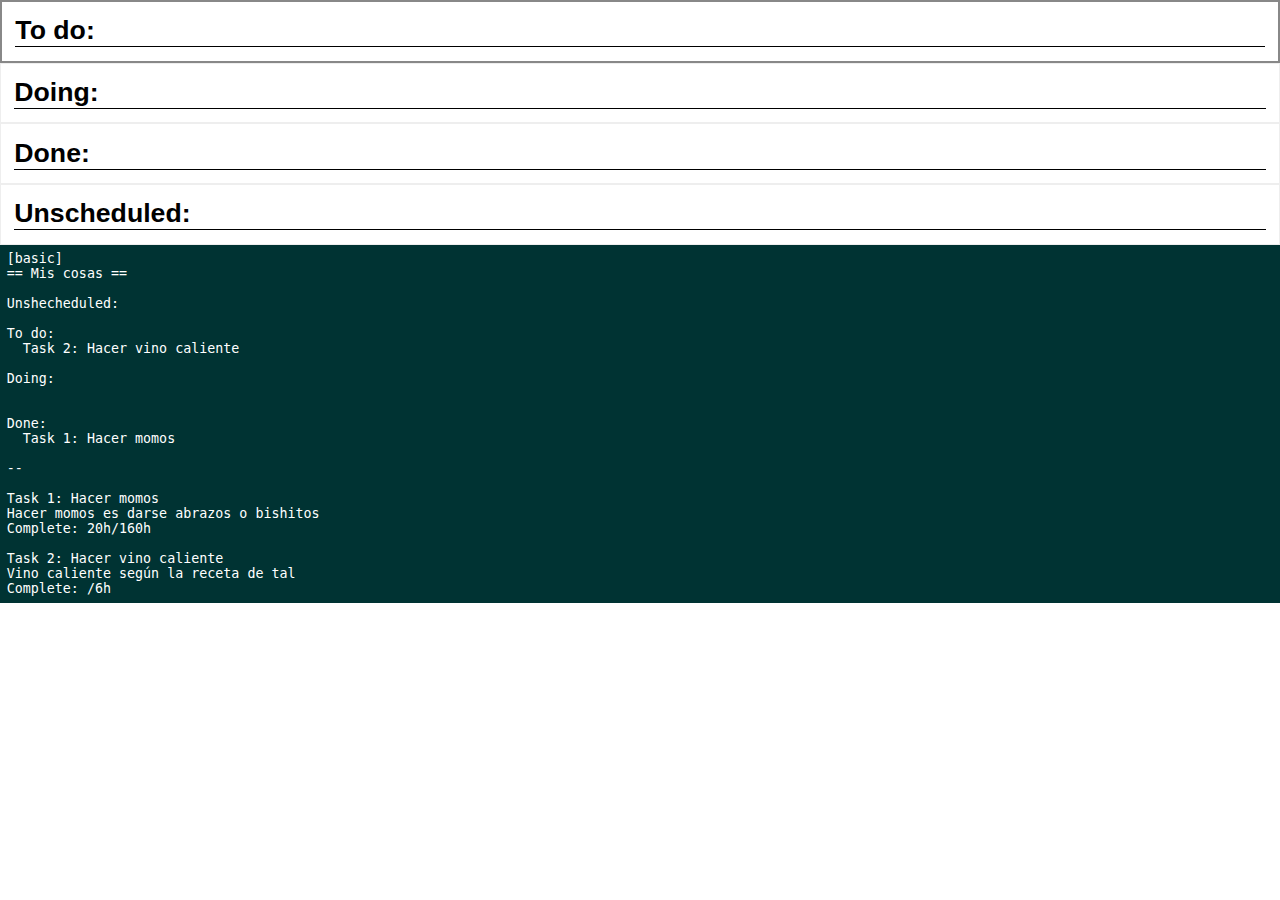
==== index.html @ 29435b4d "Extended sintaxis" ====
<!DOCTYPE html>
<html>
<head>
  <meta charset="utf-8">
  <title>μTask</title>
  <style>
    * { margin: 0; padding: 0; }

    html {
      font-family: Arial;
      font-size: 10pt;
      height: 100%;
    }

    body {
      display: -moz-box;
      -moz-box-align: stretch;
      width: 100%;
      height: 100%;
    }

    #editpad {
      -moz-box-flex: 1;
      background-color: #033;
      color: white;
      padding: .5em;
    }

    #board {
      display: -moz-box;
      -moz-box-flex: 4;
      resize: horizontal;
    }

    #board .group {
      display: -moz-box;
      -moz-box-pack: justify;
      -moz-box-align: stretch;
      -moz-box-flex: 1;
    }

    #board .group.vertical {
      -moz-box-orient: block-axis;
    }

    #board .group.horizontal {
      -moz-box-orient: inline-axis;
    }

    #board .group * {
      -moz-box-flex: 1;
    }

    #board section {
      border: 1px solid #EEE;
      padding: 1em;
    }

    #board section:hover {
      border: 2px solid #888;
    }

    #board section h1 {
      border-bottom: 1px solid black;
    }
  </style>
</head>
<body>
  <section id="board">
    <div class="group vertical">
      <div class="group horizontal">
        <section id="to_do">
          <header>
            <hgroup>
              <h1>To do:</h1>
            </hgroup>
          </header>
        </section>
        <section id="doing">
          <header>
            <hgroup>
              <h1>Doing:</h1>
            </hgroup>
          </header>
        </section>
        <section id="done">
          <header>
            <hgroup>
              <h1>Done:</h1>
            </hgroup>
          </header>
        </section>
      </div>
      <div class="group horizontal">
        <section id="unscheduled">
          <header>
            <hgroup>
              <h1>Unscheduled:</h1>
            </hgroup>
          </header>
        </section>
      </div>
    </div>
  </section>
  <pre id="editpad" contenteditable="true">[basic]
== Mis cosas ==

Unshecheduled:

To do:
  Task 2: Hacer vino caliente

Doing:


Done:
  Task 1: Hacer momos

--

Task 1: Hacer momos
Hacer momos es darse abrazos o bishitos
Complete: 20h/160h

Task 2: Hacer vino caliente
Vino caliente según la receta de tal
Complete: /6h</pre>

<script>
  'use strict';
  var editpad = document.getElementById('editpad');
  editpad.addEventListener('input', function() {

  });
</script>
</body>
</html>
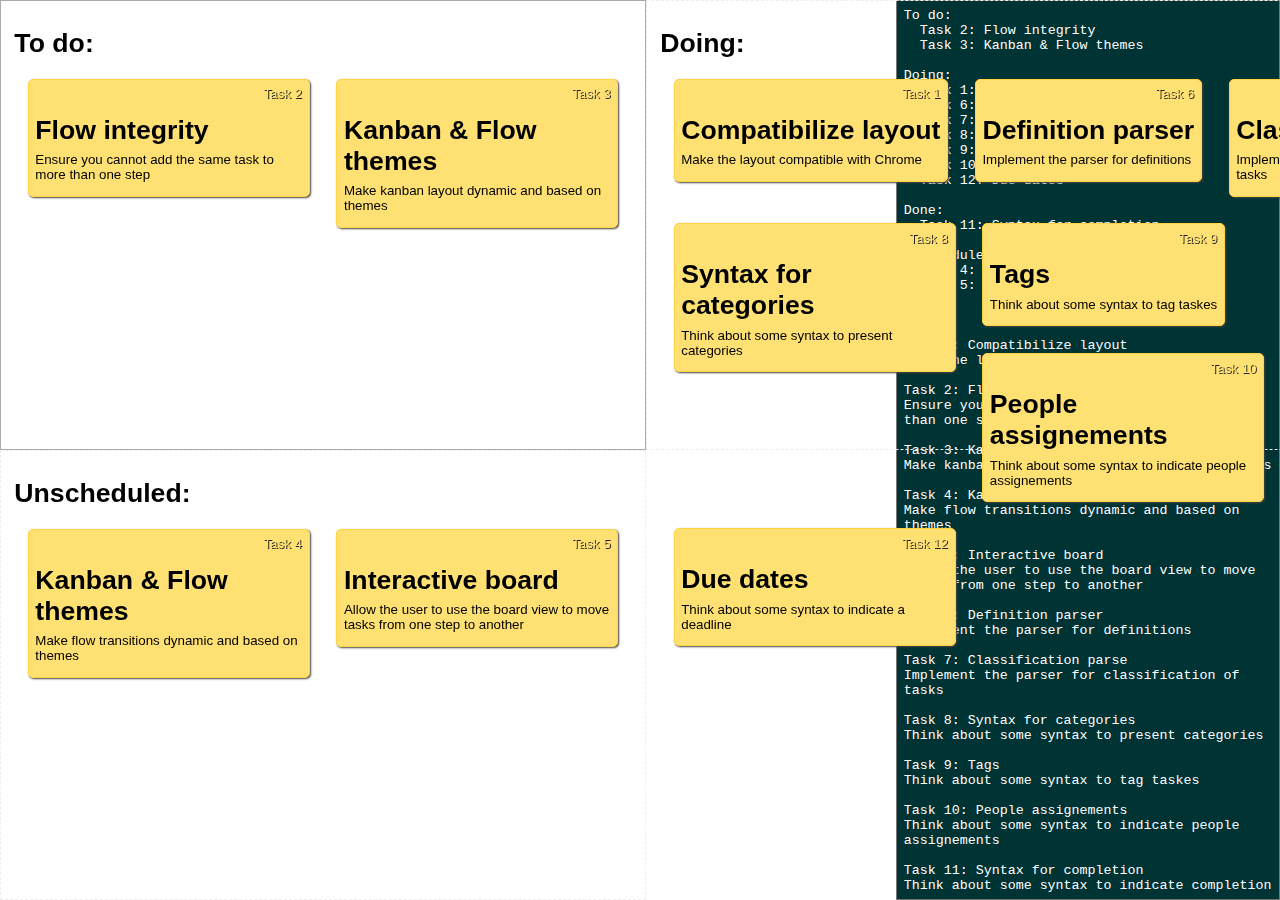
==== commit 7fe85c6c: "Several notes added" ====
--- a/index.html
+++ b/index.html
@@ -12,127 +12,360 @@
       height: 100%;
     }
 
-    body {
-      display: -moz-box;
-      -moz-box-align: stretch;
-      width: 100%;
-      height: 100%;
+    p {
+      margin-bottom: .5em;
     }
 
     #editpad {
-      -moz-box-flex: 1;
+      box-sizing: border-box;
+      -webkit-box-sizing: border-box;
+      -moz-box-sizing: border-box;
       background-color: #033;
       color: white;
+      width: 30%;
+      overflow: auto;
+      height: 100%;
+      position: absolute;
+      right:0;
+      top:0;
+      bottom:0;
       padding: .5em;
+      resize: none;
     }
 
     #board {
+      box-sizing: border-box;
+      -webkit-box-sizing: border-box;
+      -moz-box-sizing: border-box;
+      display: box;
+      display: -webkit-box;
       display: -moz-box;
-      -moz-box-flex: 4;
-      resize: horizontal;
+      width: 70%;
+      position: absolute;
+      left:0;
+      top:0;
+      bottom:0;
     }
 
     #board .group {
+      display: box;
+      display: -webkit-box;
       display: -moz-box;
+      box-pack: justify;
+      box-align: stretch;
+      box-flex: 1;
+      -webkit-box-pack: justify;
+      -webkit-box-align: stretch;
+      -webkit-box-flex: 1;
       -moz-box-pack: justify;
       -moz-box-align: stretch;
       -moz-box-flex: 1;
+      width: 100%;
+      height: 100%;
     }
 
     #board .group.vertical {
+      box-orient: block-axis;
+      -webkit-box-orient: block-axis;
       -moz-box-orient: block-axis;
     }
 
     #board .group.horizontal {
+      box-orient: inline-axis;
+      -webkit-box-orient: inline-axis;
       -moz-box-orient: inline-axis;
     }
 
     #board .group * {
+      box-flex: 1;
+      -wenkit-box-flex: 1;
       -moz-box-flex: 1;
     }
 
     #board section {
-      border: 1px solid #EEE;
+      border: 1px dashed #EEE;
       padding: 1em;
     }
 
     #board section:hover {
-      border: 2px solid #888;
-    }
-
-    #board section h1 {
-      border-bottom: 1px solid black;
+      border: 1px solid #AAA;
+    }
+
+    .node aside p {
+      text-align: right;
+      color: #FFE073;
+      text-shadow:1px 1px #222;
+    }
+
+    .node ul {
+      list-style: none;
+    }
+
+    .node ul li {
+      float: left;
+    }
+
+    .task {
+      display: block;
+      max-width: 20em;
+      margin: 1em;
+      padding: .5em;
+      border: 1px solid #FFD440;
+      border-radius: 5px;
+      background: #FFE073;
+      box-shadow: 1px 1px 2px #444;
+    }
+
+    .node h1 {
+      margin-top: .5em;
+      margin-bottom: .25em;
+    }
+
+    .node progress {
+      width: 100%;
     }
   </style>
 </head>
 <body>
+  <textarea id="editpad" spellcheck="false">To do:
+  Task 2: Flow integrity
+  Task 3: Kanban & Flow themes
+
+Doing:
+  Task 1: Compatibilize layout
+  Task 6: Definition parser
+  Task 7: Classification parse
+  Task 8: Syntax for categories
+  Task 9: Tags
+  Task 10: People assignements
+  Task 12: Due dates
+
+Done:
+  Task 11: Syntax for completion
+
+Unscheduled:
+  Task 4: Kanban & Flow themes
+  Task 5: Interactive board
+
+--
+
+Task 1: Compatibilize layout
+Make the layout compatible with Chrome
+
+Task 2: Flow integrity
+Ensure you cannot add the same task to more than one step
+
+Task 3: Kanban & Flow themes
+Make kanban layout dynamic and based on themes
+
+Task 4: Kanban & Flow themes
+Make flow transitions dynamic and based on themes
+
+Task 5: Interactive board
+Allow the user to use the board view to move tasks from one step to another
+
+Task 6: Definition parser
+Implement the parser for definitions
+
+Task 7: Classification parse
+Implement the parser for classification of tasks
+
+Task 8: Syntax for categories
+Think about some syntax to present categories
+
+Task 9: Tags
+Think about some syntax to tag taskes
+
+Task 10: People assignements
+Think about some syntax to indicate people assignements
+
+Task 11: Syntax for completion
+Think about some syntax to indicate completion
+
+Task 12: Due dates
+Think about some syntax to indicate a deadline</textarea>
   <section id="board">
     <div class="group vertical">
       <div class="group horizontal">
-        <section id="to_do">
+        <section id="to_do" class="node">
           <header>
             <hgroup>
               <h1>To do:</h1>
             </hgroup>
           </header>
+          <ul>
+          </ul>
         </section>
-        <section id="doing">
+        <section id="doing" class="node">
           <header>
             <hgroup>
               <h1>Doing:</h1>
             </hgroup>
           </header>
+          <ul>
+          </ul>
         </section>
-        <section id="done">
+        <section id="done" class="node">
           <header>
             <hgroup>
               <h1>Done:</h1>
             </hgroup>
           </header>
+          <ul>
+          </ul>
         </section>
       </div>
       <div class="group horizontal">
-        <section id="unscheduled">
+        <section id="unscheduled" class="node">
           <header>
             <hgroup>
               <h1>Unscheduled:</h1>
             </hgroup>
           </header>
+          <ul>
+          </ul>
         </section>
       </div>
     </div>
   </section>
-  <pre id="editpad" contenteditable="true">[basic]
-== Mis cosas ==
-
-Unshecheduled:
-
-To do:
-  Task 2: Hacer vino caliente
-
-Doing:
-
-
-Done:
-  Task 1: Hacer momos
-
---
-
-Task 1: Hacer momos
-Hacer momos es darse abrazos o bishitos
-Complete: 20h/160h
-
-Task 2: Hacer vino caliente
-Vino caliente según la receta de tal
-Complete: /6h</pre>
-
 <script>
   'use strict';
   var editpad = document.getElementById('editpad');
   editpad.addEventListener('input', function() {
-
+    parse_tasks();
   });
+
+  function get_id(string) {
+    string = string.toLowerCase();
+    string = string.replace(/[\s-+]/g, '_');
+    string = string.replace(/\W/g, '');
+    return string;
+  }
+
+  var tasks;
+  function find_tasks(source) {
+    var task, looking_for_description = true;
+    var task_header = /^task\s+(.+?)(?::(.*))?$/i;
+    var task_completion = /^>>\s*(.*?)\/(.*)$/;
+    var line_pattern = /^.+$/mg;
+
+    tasks = {};
+    for (var line = line_pattern.exec(source);
+         line !== null; line = line_pattern.exec(source)) {
+
+      line = line[0].trim();
+
+      var header = task_header.exec(line);
+      var completion = task_completion.exec(line);
+
+      if (header) {
+        task = {
+          id: get_id(header[1]),
+          title: (header[2] ? header[2].trim() : '') || header[1],
+          description: ''
+        };
+        tasks[task.id] = task;
+        looking_for_description = true;
+        continue;
+      }
+
+      if (completion) {
+        task.completion = {
+          completed: completion[1].trim(),
+          total: completion[2].trim()
+        };
+        looking_for_description = false; 
+        continue;
+      }
+
+      if (looking_for_description) {
+        if (task)
+          task.description += ((task.description ? ' ' : '') + line);
+      }
+
+    }
+    console.dir(tasks);
+  }
+
+  var classification;
+  function classify_tasks(source) {
+    var node_id, looking_for_tasks = false;
+    var node_header = /^(.+?):$/i;
+    var task_header = /^task\s+(.+?)(?::(.*))?$/i;
+    var line_pattern = /^.+$/mg;
+
+    classification = {};
+    for (var line = line_pattern.exec(source);
+         line !== null; line = line_pattern.exec(source)) {
+
+      line = line[0];
+
+      var node_found = node_header.exec(line.replace(/\s*$/, ''));
+      var task_found = task_header.exec(line.trim());
+
+      if (node_found) {
+        node_id = get_id(node_found[1]);
+        if (!classification[node_id])
+          classification[node_id] = {};
+        looking_for_tasks = true;
+        continue;
+      }
+
+      if (looking_for_tasks && task_found) {
+        var task_id = get_id(task_found[1]);
+        if (tasks[task_id])
+          classification[node_id][task_id] = tasks[task_id];
+        continue;
+      }
+
+    }
+    console.dir(classification);
+  }
+
+  function parse_tasks() {
+    var source = document.getElementById('editpad').value;
+    var content = source.split(/^\s*-{2,}\s*$/m);
+    var state = content[0];
+    var definitions = content[1];
+
+    find_tasks(definitions);
+    classify_tasks(state);
+    draw_tasks(classification);
+  }
+
+  function new_task_item(task) {
+    var task_text = 'Task';
+    var html = '<aside><p>'+task_text+' '+task.id+'</p></aside>';
+    html += '<hgroup><h1>'+task.title+'</h1></hgroup>';
+    html += '<p>'+task.description+'</p>';
+    if (task.completion) {
+      var max = parseInt(task.completion.total);
+      var value = parseInt(task.completion.completed) || '0';
+      html += '<progress value="'+value+'" max="'+max+'"></progress>';
+    }
+    var li = document.createElement('li');
+    li.innerHTML = html;
+    li.classList.add('task');
+    return li;
+  }
+
+  function draw_tasks(classification) {
+    for (var node_id in classification) {
+      var ul = document.querySelector('#'+node_id+' ul');
+      if (ul) {
+        ul.innerHTML = '';
+        var tasks = classification[node_id];
+        for (var task_id in tasks) {
+          var task = tasks[task_id];
+          ul.appendChild(new_task_item(task));
+        }
+      }
+    }
+  }
+
+  parse_tasks();
 </script>
 </body>
 </html>
 
+
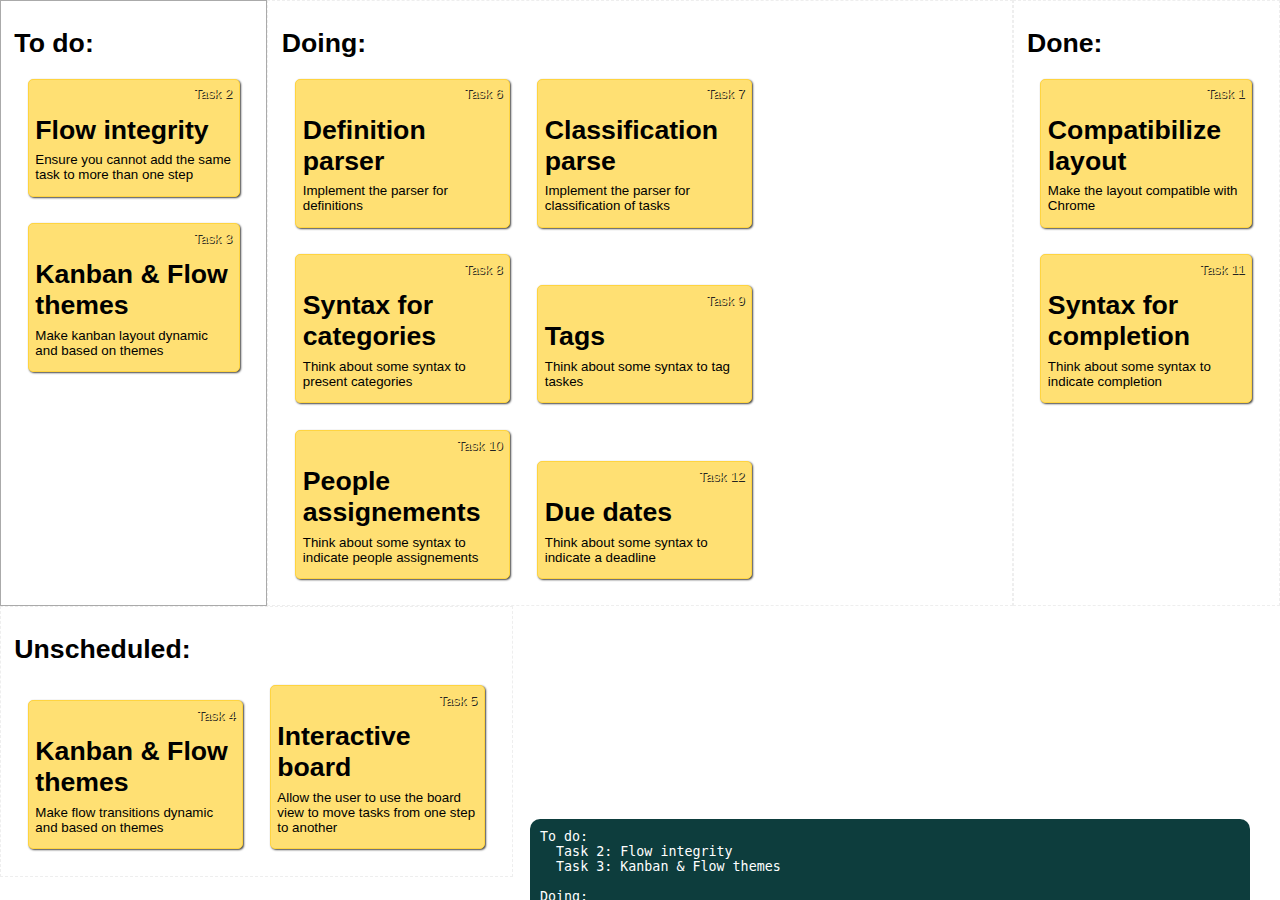
==== commit 8dfc9fb6: "Layout compatible with Chrome now" ====
--- a/index.html
+++ b/index.html
@@ -17,69 +17,72 @@
     }
 
     #editpad {
+      -moz-box-sizing: border-box;
       box-sizing: border-box;
-      -webkit-box-sizing: border-box;
-      -moz-box-sizing: border-box;
       background-color: #033;
       color: white;
-      width: 30%;
+      width: 90ex;
+      height: 90%;
       overflow: auto;
-      height: 100%;
-      position: absolute;
-      right:0;
-      top:0;
+      position: fixed;
       bottom:0;
-      padding: .5em;
+      right: 30px;
+      padding: .75em;
       resize: none;
+      border: none;
+      border-radius: 10px 10px 0 0;
+      opacity: 0.95;
+      -moz-transform: translate(0, 90%);
+      -webkit-transform: translate(0, 90%);
+      -moz-transition: -moz-transform .4s ease;
+      -webkit-transition: -webkit-transform .4s ease;
+    }
+
+    #editpad:hover {
+      -moz-transform: translate(0, 0);
+      -webkit-transform: translate(0, 0);
     }
 
     #board {
+      -moz-box-sizing: border-box;
       box-sizing: border-box;
-      -webkit-box-sizing: border-box;
-      -moz-box-sizing: border-box;
+      display: -webkit-flex;
+      display: -moz-box;
       display: box;
-      display: -webkit-box;
+      width: 100%;
+    }
+
+    #board .group {
+      display: -webkit-flex;
       display: -moz-box;
-      width: 70%;
-      position: absolute;
-      left:0;
-      top:0;
-      bottom:0;
-    }
-
-    #board .group {
       display: box;
-      display: -webkit-box;
-      display: -moz-box;
-      box-pack: justify;
-      box-align: stretch;
-      box-flex: 1;
       -webkit-box-pack: justify;
       -webkit-box-align: stretch;
       -webkit-box-flex: 1;
       -moz-box-pack: justify;
       -moz-box-align: stretch;
       -moz-box-flex: 1;
-      width: 100%;
-      height: 100%;
+      box-pack: justify;
+      box-align: stretch;
+      box-flex: 1;
     }
 
     #board .group.vertical {
+      -webkit-flex-direction: column;
+      -moz-box-orient: block-axis;
       box-orient: block-axis;
-      -webkit-box-orient: block-axis;
-      -moz-box-orient: block-axis;
     }
 
     #board .group.horizontal {
+      -webkit-flex-direction: row;
+      -moz-box-orient: inline-axis;
       box-orient: inline-axis;
-      -webkit-box-orient: inline-axis;
-      -moz-box-orient: inline-axis;
     }
 
     #board .group * {
+      -webkit-box-flex: 1;
+      -moz-box-flex: 1;
       box-flex: 1;
-      -wenkit-box-flex: 1;
-      -moz-box-flex: 1;
     }
 
     #board section {
@@ -97,17 +100,13 @@
       text-shadow:1px 1px #222;
     }
 
-    .node ul {
-      list-style: none;
-    }
-
-    .node ul li {
-      float: left;
+    .node .task {
+      display: inline-block;
     }
 
     .task {
-      display: block;
-      max-width: 20em;
+      min-width: 10em;
+      max-width: 15em;
       margin: 1em;
       padding: .5em;
       border: 1px solid #FFD440;
@@ -132,7 +131,6 @@
   Task 3: Kanban & Flow themes
 
 Doing:
-  Task 1: Compatibilize layout
   Task 6: Definition parser
   Task 7: Classification parse
   Task 8: Syntax for categories
@@ -142,6 +140,7 @@
 
 Done:
   Task 11: Syntax for completion
+  Task 1: Compatibilize layout
 
 Unscheduled:
   Task 4: Kanban & Flow themes
@@ -343,10 +342,10 @@
       var value = parseInt(task.completion.completed) || '0';
       html += '<progress value="'+value+'" max="'+max+'"></progress>';
     }
-    var li = document.createElement('li');
-    li.innerHTML = html;
-    li.classList.add('task');
-    return li;
+    var article = document.createElement('article');
+    article.innerHTML = html;
+    article.classList.add('task');
+    return article;
   }
 
   function draw_tasks(classification) {
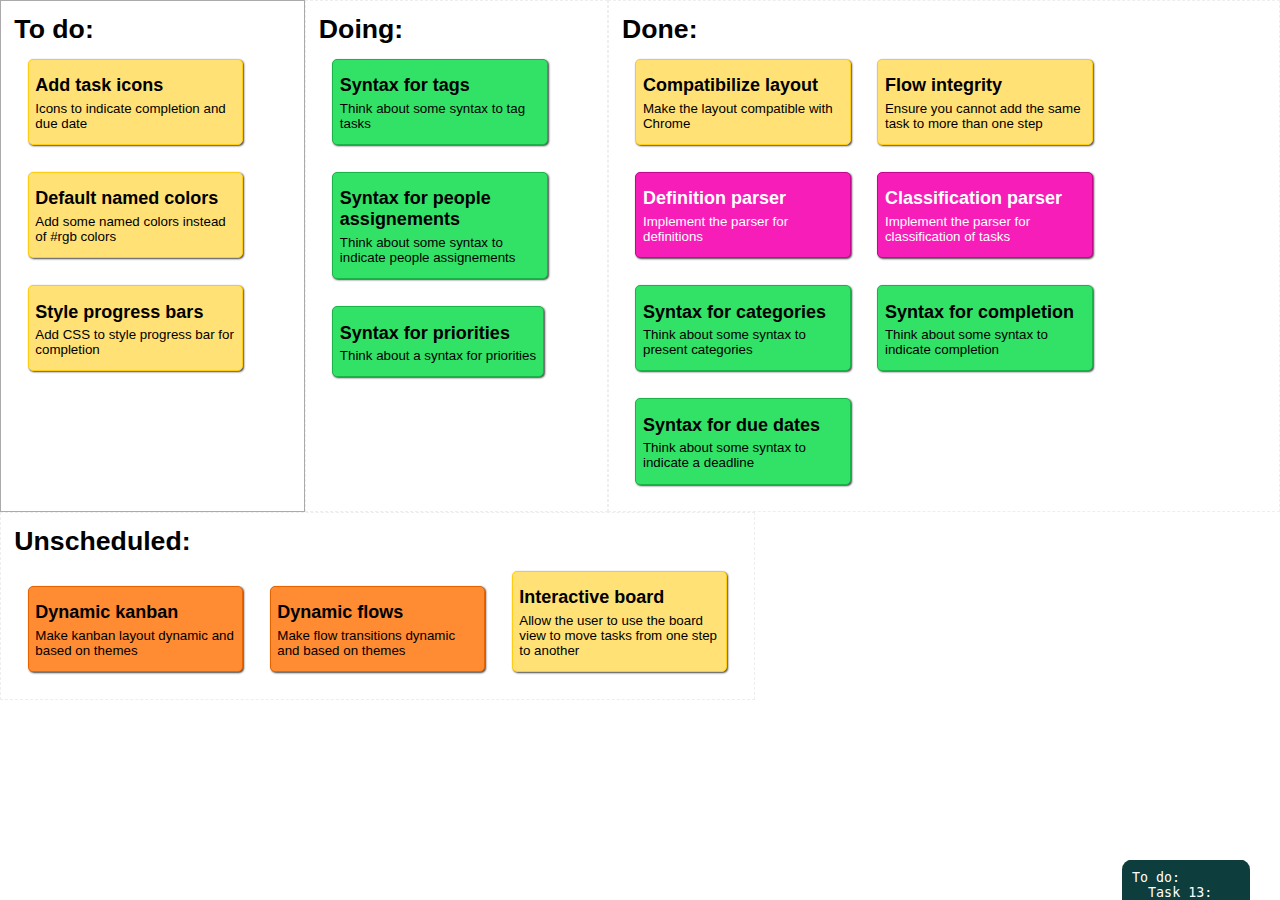
==== commit 7a96049a: "New parser, category syntax, due datas, new detailed view" ====
--- a/index.html
+++ b/index.html
@@ -21,8 +21,8 @@
       box-sizing: border-box;
       background-color: #033;
       color: white;
-      width: 90ex;
       height: 90%;
+      width: 10%;
       overflow: auto;
       position: fixed;
       bottom:0;
@@ -32,15 +32,20 @@
       border: none;
       border-radius: 10px 10px 0 0;
       opacity: 0.95;
-      -moz-transform: translate(0, 90%);
-      -webkit-transform: translate(0, 90%);
-      -moz-transition: -moz-transform .4s ease;
-      -webkit-transition: -webkit-transform .4s ease;
+
+      -moz-transform: translate(0, 95%);
+      -webkit-transform: translate(0, 95%);
+
+      -moz-transition: all .4s ease;
+      -webkit-transition: all .4s ease;
+
+      z-index: 10;
     }
 
     #editpad:hover {
       -moz-transform: translate(0, 0);
       -webkit-transform: translate(0, 0);
+      width: 50%;
     }
 
     #board {
@@ -85,144 +90,242 @@
       box-flex: 1;
     }
 
-    #board section {
+    #board .state {
       border: 1px dashed #EEE;
       padding: 1em;
     }
 
-    #board section:hover {
+    #board .state:hover {
       border: 1px solid #AAA;
     }
 
-    .node aside p {
-      text-align: right;
-      color: #FFE073;
-      text-shadow:1px 1px #222;
-    }
-
-    .node .task {
-      display: inline-block;
-    }
-
     .task {
+      position: relative;
       min-width: 10em;
       max-width: 15em;
       margin: 1em;
       padding: .5em;
       border: 1px solid #FFD440;
       border-radius: 5px;
-      background: #FFE073;
+      background-color: #FFE073;
       box-shadow: 1px 1px 2px #444;
     }
 
-    .node h1 {
+    .task h1 {
       margin-top: .5em;
       margin-bottom: .25em;
-    }
-
-    .node progress {
+      font-size: large;
+    }
+
+    .task progress {
       width: 100%;
     }
+
+    .task:hover aside {
+      -moz-transform: translate(0,0);
+      -webkit-transform: translate(0,0);
+      opacity: 1.0;
+    }
+
+    .task aside {
+      position: absolute;
+      top: -moz-calc(100% + 8px);
+      top: -webkit-calc(100% + 8px);
+      left: 0;
+      right: 0;
+      background: #444;
+      color: #FFF;
+      padding: .5em;
+      border-radius: 0 0 5px 5px;
+      box-shadow: 1px 1px 2px #444;
+      z-index: 1;
+
+      -moz-transform: translate(0,-50%);
+      -webkit-transform: translate(0,-50%);
+      opacity: 0.0;
+
+      -moz-transition: all ease 0.25s;
+      -webkit-transition: all ease 0.25s;
+    }
+
+    .task aside:before {
+      content: '';
+      width: 0;
+      height: 0;
+      border-left: 12px solid transparent;
+      border-right: 12px solid transparent;
+      border-bottom: 12px solid #444;
+
+      position: absolute;
+      top: -11px;
+      left: -moz-calc(50% - 12px);
+      left: -webkit-calc(50% - 12px);
+    }
+
+    .task aside progress {
+      -webkit-appearance: none;
+      height: 4px;
+      position: relative;
+      top: -4px;
+    }
+
+    .task aside dl dt {
+      float: left;
+      margin-right: 1ex;
+    }
+
+    .task aside dl dt:after {
+      content: ':';
+    }
+
+    .task aside dl dd {
+      font-weight: bold;
+    }
+
+    .task .id {
+      color: #FFE073;
+      text-shadow:1px 1px #222;
+    }
+
+    .task .category {
+      border: #FFF 1px solid;
+      border-radius: 5px;
+      color: #FFF;
+      padding: .25em;
+      margin-left: .5em;
+    }
+
+    .state .task {
+      display: inline-block;
+    }
+
   </style>
 </head>
 <body>
   <textarea id="editpad" spellcheck="false">To do:
+  Task 13: Add task icons
+  Task 15: Default named colors
+  Task 16: Style progress bars
+
+Doing:
+  Task 14: Syntax for priorities
+  Task 9: Syntax for tags
+  Task 10: Syntax for people assignements
+
+Done:
+  Task 1: Compatibilize layout
   Task 2: Flow integrity
-  Task 3: Kanban & Flow themes
-
-Doing:
   Task 6: Definition parser
-  Task 7: Classification parse
+  Task 7: Classification parser
   Task 8: Syntax for categories
-  Task 9: Tags
-  Task 10: People assignements
-  Task 12: Due dates
-
-Done:
   Task 11: Syntax for completion
+  Task 12: Syntax for due dates
+
+Unscheduled:
+  Task 3: Dynamic kanban
+  Task 4: Dynamic flows
+  Task 5: Interactive board
+
+--
+
+Features:
+
   Task 1: Compatibilize layout
-
-Unscheduled:
-  Task 4: Kanban & Flow themes
+  Make the layout compatible with Chrome
+
+  Task 2: Flow integrity
+  Ensure you cannot add the same task to more than one step
+
   Task 5: Interactive board
-
---
-
-Task 1: Compatibilize layout
-Make the layout compatible with Chrome
-
-Task 2: Flow integrity
-Ensure you cannot add the same task to more than one step
-
-Task 3: Kanban & Flow themes
-Make kanban layout dynamic and based on themes
-
-Task 4: Kanban & Flow themes
-Make flow transitions dynamic and based on themes
-
-Task 5: Interactive board
-Allow the user to use the board view to move tasks from one step to another
-
-Task 6: Definition parser
-Implement the parser for definitions
-
-Task 7: Classification parse
-Implement the parser for classification of tasks
-
-Task 8: Syntax for categories
-Think about some syntax to present categories
-
-Task 9: Tags
-Think about some syntax to tag taskes
-
-Task 10: People assignements
-Think about some syntax to indicate people assignements
-
-Task 11: Syntax for completion
-Think about some syntax to indicate completion
-
-Task 12: Due dates
-Think about some syntax to indicate a deadline</textarea>
+  Allow the user to use the board view to move tasks from one step to another
+
+  Task 13: Add task icons
+  Icons to indicate completion and due date
+
+  Task 15: Default named colors
+  Add some named colors instead of #rgb colors
+
+  Task 16: Style progress bars
+  Add CSS to style progress bar for completion
+
+Kanban & Flow themes (#FF8C34):
+
+  Task 3: Dynamic kanban
+  Make kanban layout dynamic and based on themes
+
+  Task 4: Dynamic flows
+  Make flow transitions dynamic and based on themes
+
+Parsers (#F71BBA):
+
+  Task 6: Definition parser
+  Implement the parser for definitions
+
+  Task 7: Classification parser
+  Implement the parser for classification of tasks
+
+Syntax (#30E266):
+
+  Task 8: Syntax for categories
+  Think about some syntax to present categories
+
+  Task 9: Syntax for tags
+  Think about some syntax to tag tasks
+  >> 1h/4h (01/2014)
+
+  Task 10: Syntax for people assignements
+  Think about some syntax to indicate people assignements
+  >> 1h/4h (01/2014)
+
+  Task 11: Syntax for completion
+  Think about some syntax to indicate completion
+
+  Task 12: Syntax for due dates
+  Think about some syntax to indicate a deadline
+
+  Task 14: Syntax for priorities
+  Think about a syntax for priorities
+  >> 1h/4h (01/2014)</textarea>
   <section id="board">
     <div class="group vertical">
       <div class="group horizontal">
-        <section id="to_do" class="node">
+        <section id="to_do" class="state">
           <header>
             <hgroup>
               <h1>To do:</h1>
             </hgroup>
           </header>
-          <ul>
-          </ul>
+          <section>
+          </section>
         </section>
-        <section id="doing" class="node">
+        <section id="doing" class="state">
           <header>
             <hgroup>
               <h1>Doing:</h1>
             </hgroup>
           </header>
-          <ul>
-          </ul>
+          <section>
+          </section>
         </section>
-        <section id="done" class="node">
+        <section id="done" class="state">
           <header>
             <hgroup>
               <h1>Done:</h1>
             </hgroup>
           </header>
-          <ul>
-          </ul>
+          <section>
+          </section>
         </section>
       </div>
       <div class="group horizontal">
-        <section id="unscheduled" class="node">
+        <section id="unscheduled" class="state">
           <header>
             <hgroup>
               <h1>Unscheduled:</h1>
             </hgroup>
           </header>
-          <ul>
-          </ul>
+          <section>
+          </section>
         </section>
       </div>
     </div>
@@ -230,139 +333,301 @@
 <script>
   'use strict';
   var editpad = document.getElementById('editpad');
-  editpad.addEventListener('input', function() {
-    parse_tasks();
-  });
+  function parse_and_draw() {
+    parse_source(editpad.value);
+    draw_tasks(tasks);
+  }
+  editpad.addEventListener('input', parse_and_draw);
+
+  /**
+   * From http://mjijackson.com/2008/02/rgb-to-hsl-and-rgb-to-hsv-color-model-conversion-algorithms-in-javascript
+   * Converts an RGB color value to HSL. Conversion formula
+   * adapted from http://en.wikipedia.org/wiki/HSL_color_space.
+   * Assumes r, g, and b are contained in the set [0, 255] and
+   * returns h, s, and l in the set [0, 1].
+   *
+   * @param   Number  r       The red color value
+   * @param   Number  g       The green color value
+   * @param   Number  b       The blue color value
+   * @return  Array           The HSL representation
+   */
+  function rgbToHsl(r, g, b){
+      r /= 255, g /= 255, b /= 255;
+      var max = Math.max(r, g, b), min = Math.min(r, g, b);
+      var h, s, l = (max + min) / 2;
+
+      if(max === min){
+          h = s = 0; // achromatic
+      }
+      else {
+          var d = max - min;
+          s = l > 0.5 ? d / (2 - max - min) : d / (max + min);
+          switch(max){
+              case r: h = (g - b) / d + (g < b ? 6 : 0); break;
+              case g: h = (b - r) / d + 2; break;
+              case b: h = (r - g) / d + 4; break;
+          }
+          h /= 6;
+      }
+
+      return [h, s, l];
+  }
+
+  var DEFAULT_TASK_COLOR = '#FFE073';
+
+  // From http://24ways.org/2010/calculating-color-contrast
+  function get_contrast_YIQ(hexcolor){
+    var r = parseInt(hexcolor.substr(1,2),16);
+    var g = parseInt(hexcolor.substr(3,2),16);
+    var b = parseInt(hexcolor.substr(5,2),16);
+    var yiq = ((r*299)+(g*587)+(b*114))/1000;
+    return (yiq >= 128) ? '#000000' : '#FFFFFF';
+  }
+
+  function hexToRgb(hexcolor) {
+    // malformed color
+    if (hexcolor[0] !== '#'
+        || (hexcolor.length !== 4 && hexcolor.length !== 7))
+
+      hexcolor = DEFAULT_TASK_COLOR;
+
+
+    // normalize color
+    if (hexcolor.length === '4')
+      hexcolor = '#'
+                 + hexcolor[1] + hexcolor[1]
+                 + hexcolor[2] + hexcolor[2]
+                 + hexcolor[3] + hexcolor[3];
+
+    // calculate RGB values
+    return [
+      parseInt(hexcolor.substr(1,2), 16),
+      parseInt(hexcolor.substr(3,2), 16),
+      parseInt(hexcolor.substr(5,2), 16)
+    ];
+  }
 
   function get_id(string) {
+    string = string.trim();
     string = string.toLowerCase();
     string = string.replace(/[\s-+]/g, '_');
     string = string.replace(/\W/g, '');
     return string;
   }
 
-  var tasks;
-  function find_tasks(source) {
-    var task, looking_for_description = true;
-    var task_header = /^task\s+(.+?)(?::(.*))?$/i;
-    var task_completion = /^>>\s*(.*?)\/(.*)$/;
-    var line_pattern = /^.+$/mg;
-
-    tasks = {};
-    for (var line = line_pattern.exec(source);
-         line !== null; line = line_pattern.exec(source)) {
-
-      line = line[0].trim();
-
-      var header = task_header.exec(line);
-      var completion = task_completion.exec(line);
-
-      if (header) {
-        task = {
-          id: get_id(header[1]),
-          title: (header[2] ? header[2].trim() : '') || header[1],
-          description: ''
-        };
-        tasks[task.id] = task;
-        looking_for_description = true;
-        continue;
-      }
-
-      if (completion) {
-        task.completion = {
-          completed: completion[1].trim(),
-          total: completion[2].trim()
-        };
-        looking_for_description = false; 
-        continue;
-      }
-
-      if (looking_for_description) {
-        if (task)
-          task.description += ((task.description ? ' ' : '') + line);
-      }
-
-    }
-    console.dir(tasks);
-  }
-
-  var classification;
-  function classify_tasks(source) {
-    var node_id, looking_for_tasks = false;
-    var node_header = /^(.+?):$/i;
-    var task_header = /^task\s+(.+?)(?::(.*))?$/i;
-    var line_pattern = /^.+$/mg;
-
-    classification = {};
-    for (var line = line_pattern.exec(source);
-         line !== null; line = line_pattern.exec(source)) {
-
-      line = line[0];
-
-      var node_found = node_header.exec(line.replace(/\s*$/, ''));
-      var task_found = task_header.exec(line.trim());
-
-      if (node_found) {
-        node_id = get_id(node_found[1]);
-        if (!classification[node_id])
-          classification[node_id] = {};
-        looking_for_tasks = true;
-        continue;
-      }
-
-      if (looking_for_tasks && task_found) {
-        var task_id = get_id(task_found[1]);
-        if (tasks[task_id])
-          classification[node_id][task_id] = tasks[task_id];
-        continue;
-      }
-
-    }
-    console.dir(classification);
-  }
-
-  function parse_tasks() {
-    var source = document.getElementById('editpad').value;
-    var content = source.split(/^\s*-{2,}\s*$/m);
-    var state = content[0];
-    var definitions = content[1];
-
-    find_tasks(definitions);
-    classify_tasks(state);
-    draw_tasks(classification);
-  }
+  function wrap_hsl(components) {
+    return 'hsl('+Math.round(components[0]*360)+','
+                 +Math.round(components[1]*100)+'%,'
+                 +Math.round(components[2]*100)+'%)';
+  }
+
+  function get_color_scheme(hexcolor) {
+    var base, text, border;
+    base = rgbToHsl.apply(null, hexToRgb(hexcolor));
+    text = get_contrast_YIQ(hexcolor);
+    border = [base[0], base[1], base[2] * 0.75];
+    return {
+      'background-color': wrap_hsl(base),
+      'color': text,
+      'border-color': wrap_hsl(border)
+    };
+  };
 
   function new_task_item(task) {
     var task_text = 'Task';
-    var html = '<aside><p>'+task_text+' '+task.id+'</p></aside>';
-    html += '<hgroup><h1>'+task.title+'</h1></hgroup>';
-    html += '<p>'+task.description+'</p>';
+    var category_text = 'Category';
+    var completion_text = 'Completion';
+    var due_text = 'Due date';
+
+    var html = '<hgroup><h1>'+task.title+'</h1></hgroup>';
+    if (task.description)
+      html += '<p>'+task.description+'</p>';
+    html += '<aside class="details"><dl>';
+
+    html += '<dt>'+task_text+'</dt>';
+    html += '<dd>'+task.id+'</dd>';
+
+    if (task.category) {
+      html += '<dt>'+category_text+'</dt>';
+      html += '<dd>'+categories[task.category].name+'</dd>';
+    }
+
     if (task.completion) {
       var max = parseInt(task.completion.total);
       var value = parseInt(task.completion.completed) || '0';
-      html += '<progress value="'+value+'" max="'+max+'"></progress>';
-    }
+      html += '<dt>'+completion_text+'</dt>';
+      html += '<dd><progress value="'+value+'" max="'+max+'"></progress></dd>';
+    }
+
+    if (task.completion && task.completion.due) {
+      var max = parseInt(task.completion.total);
+      var value = parseInt(task.completion.completed) || '0';
+      html += '<dt>'+due_text+'</dt>';
+      html += '<dd>'+task.completion.due+'</dd>';
+    }
+
+    html += '</dl>';
+
     var article = document.createElement('article');
     article.innerHTML = html;
     article.classList.add('task');
+    if (task.category) {
+      var color = categories[task.category].color;
+      var color_scheme = get_color_scheme(color);
+      article.style.backgroundColor = color_scheme['background-color'];
+      article.style.borderColor = color_scheme['border-color'];
+      article.style.color = color_scheme['color'];
+    }
     return article;
   }
 
-  function draw_tasks(classification) {
-    for (var node_id in classification) {
-      var ul = document.querySelector('#'+node_id+' ul');
-      if (ul) {
-        ul.innerHTML = '';
-        var tasks = classification[node_id];
-        for (var task_id in tasks) {
-          var task = tasks[task_id];
-          ul.appendChild(new_task_item(task));
+  function draw_tasks(tasks) {
+    // Clear states
+    var tasks_containers = document.querySelectorAll('.state section');
+    [].forEach.call(tasks_containers, function (container) {
+      container.innerHTML = '';
+    });
+
+    // Draw each task where it belongs to
+    for (var task_id in tasks) {
+      var task = tasks[task_id];
+      var state_id = task.state;
+      if (state_id) {
+        var container = document.querySelector('#'+state_id+' section');
+        container.appendChild(new_task_item(task));
+      }
+    }
+  }
+
+  var tasks, states, categories;
+  function parse_source(source) {
+    tasks = {}, states = {}, categories = {};
+
+    var task, looking_for_description = true;
+    var state_header = /^(.+?):$/i;
+    var category_header = /^(.+?)(?:\s+\(\s*(.*?)\s*\)\s*)?:$/i;
+    var task_header = /^task\s+(.+?)(?::\s*(.*))?$/i;
+    var task_completion = /^>>\s*(.*?)(?:\/(.*?))?\s*(?:\((.*?)\))?$/;
+    var separator = /^-{2,}$/;
+    var line_pattern = /^.+$/mg;
+    var mode = 'state';
+
+    var current_task, current_state, current_category;
+    var parsing_task = false, starting_description = false;
+    for (var line = line_pattern.exec(source);
+         line !== null; line = line_pattern.exec(source)) {
+
+      line = line[0];
+      var trimmed = line.trim();
+
+      // Separator found, now looking for classification
+      var separator_found = separator.exec(trimmed);
+      if (separator_found && mode === 'state') {
+        parsing_task = false;
+        current_state = undefined;
+        mode = 'classification';
+        continue;
+      }
+
+      // Looking for a task definition
+      var task_found = task_header.exec(trimmed);
+      if (task_found) {
+        parsing_task = true;
+        starting_description = true;
+        current_task = get_id(task_found[1]);
+
+        // not already defined, create new
+        if (!tasks[current_task]) {
+          tasks[current_task] = {
+            id: current_task,
+            title: task_found[2] || task_found[1],
+            category: current_category,
+            state: current_state
+          };
         }
-      }
-    }
-  }
-
-  parse_tasks();
+
+        // already defined, expand it
+        else {
+          if (task_found[2])
+            tasks[current_task].title = task_found[2];
+          if (current_category)
+            tasks[current_task].category = current_category;
+          if (current_state)
+            tasks[current_task].state = current_state;
+        }
+
+        continue;
+      }
+
+      // Looking for task completion
+      if (parsing_task) {
+        var completion_found = task_completion.exec(trimmed);
+        if (completion_found) {
+          parsing_task = false;
+          tasks[current_task].completion = {
+            completed: completion_found[2] ? completion_found[1] : undefined,
+            total: completion_found[2] || completion_found[1],
+            due: completion_found[3] || undefined
+          };
+          continue;
+        }
+      }
+
+      var rtrimmed = line.replace(/\s*$/, '');
+
+      // The State is the set of tasks distributed among the different states
+      if (mode === 'state') {
+        // New state found, tasks found since now are in this state
+        var state_found = state_header.exec(rtrimmed);
+        if (state_found) {
+          parsing_task = false;
+          current_state = get_id(state_found[1]);
+          states[current_state] = {
+            id: current_state,
+            name: state_found[1]
+          };
+          continue;
+        }
+      }
+
+      // The Classification is a space where to distribute tasks among
+      // categories
+      else if (mode === 'classification') {
+        // New category found, tasks found since now belong to this category
+        var category_found = category_header.exec(rtrimmed);
+        if (category_found) {
+          parsing_task = false;
+          current_category = get_id(category_found[1]);
+          categories[current_category] = {
+            id: current_category,
+            name: category_found[1],
+            color: category_found[2] || DEFAULT_TASK_COLOR
+          };
+          continue;
+        }
+      }
+
+      // Any remaining patter is ignored or added as description if we are
+      // parsing a task
+      if (parsing_task) {
+
+        // if no description or recently started recognizing description
+        if (!tasks[current_task].description || starting_description) {
+          tasks[current_task].description = trimmed;
+          starting_description = false;
+        }
+
+        else
+          tasks[current_task].description += ' '+trimmed;
+
+        continue;
+      }
+    }
+
+    console.dir(tasks);
+  }
+
+  parse_and_draw();
 </script>
 </body>
 </html>
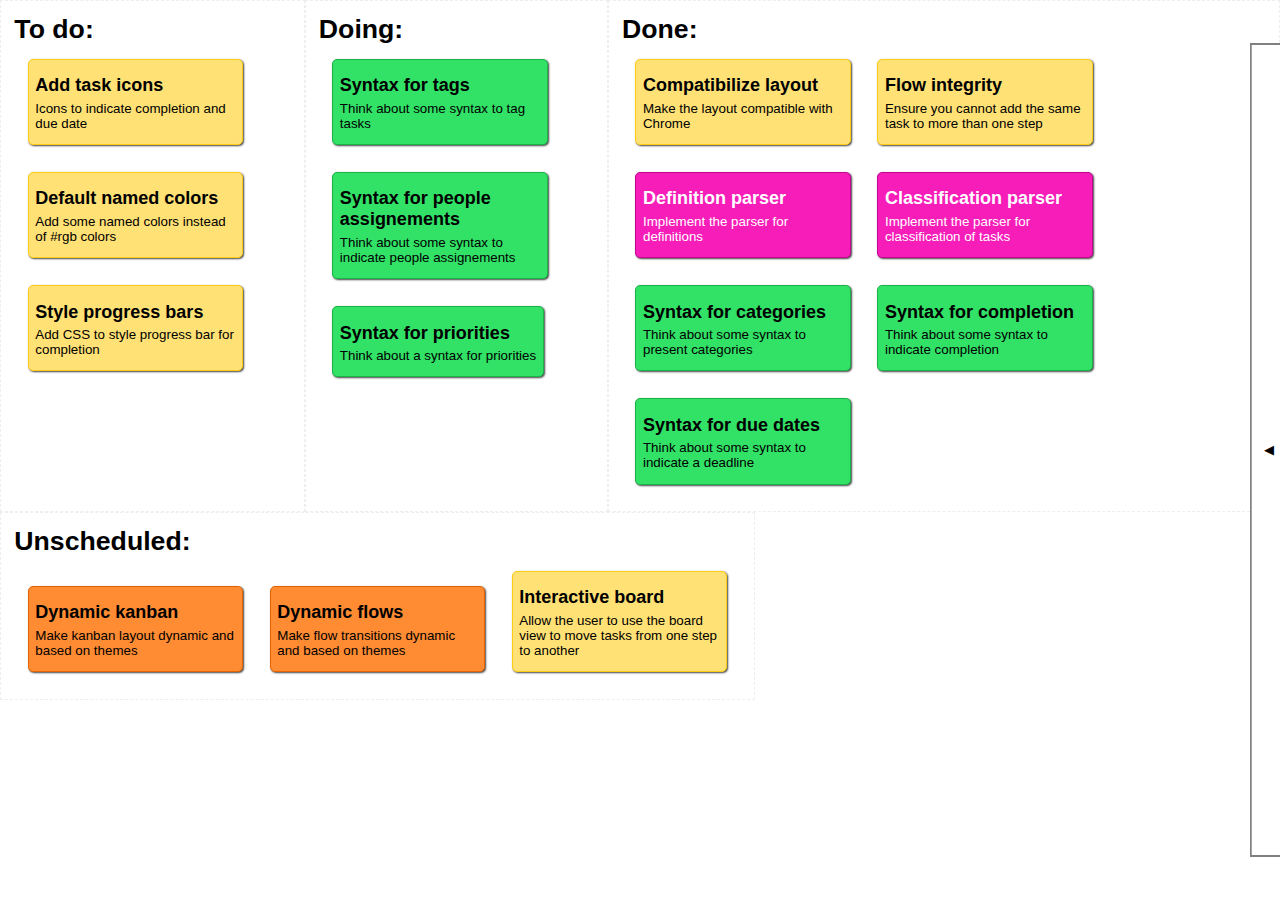
==== commit 68fc1cd8: "Fix for Chrome and changing link to kanban board instead of kanban for the kanban link" ====
--- a/index.html
+++ b/index.html
@@ -16,36 +16,86 @@
       margin-bottom: .5em;
     }
 
+    .tool-overlay {
+      position: fixed;
+      top: 0;
+      bottom: 0;
+      left: 0;
+      right: 0;
+      font-size: 0;
+      text-align: right;
+      pointer-events: none;
+      z-index: 10;
+    }
+
+    .tool-overlay:before {
+      content: "";
+      height: 100%;
+      display: inline-block;
+      vertical-align: middle;
+    }
+
+    .tools {
+      height: 90%;
+      display: inline-block;
+      vertical-align: middle;
+      pointer-events: auto;
+      -webkit-transform: translate(91ex, 0);
+      -moz-transform: translate(-moz-calc(100% - 30px), 0);
+      transform: translate(calc(100% - 30px), 0);
+      -webkit-transition: all .4s ease;
+      -moz-transition: all .4s ease;
+      transition: all .4s ease;
+      border: 2px solid gray;
+      border-right: none;
+      font-size: 10pt;
+      background-color: white;
+    }
+
+    .tools:hover {
+      -webkit-transform: translate(0, 0);
+      -moz-transform: translate(0, 0);
+      transform: translate(0, 0);
+      opacity: .95;
+    }
+
+     #toolbar:before {
+      content: "";
+      height: 100%;
+      display: inline-block;
+      vertical-align: middle;
+     }
+
+    #toolbar {
+      width: 30px;
+      height: 100%;
+      display: inline-block;
+      vertical-align: middle;
+      text-align: center;
+    }
+
     #editpad {
+      text-align: left;
+      font-family: monospace;
+      overflow: auto;
+      width: 80ex;
+      height: 100%;
+      display: inline-block;
+      vertical-align: middle;
+
       -moz-box-sizing: border-box;
       box-sizing: border-box;
-      background-color: #033;
-      color: white;
-      height: 90%;
-      width: 10%;
-      overflow: auto;
-      position: fixed;
-      bottom:0;
-      right: 30px;
-      padding: .75em;
-      resize: none;
+
       border: none;
-      border-radius: 10px 10px 0 0;
-      opacity: 0.95;
-
-      -moz-transform: translate(0, 95%);
-      -webkit-transform: translate(0, 95%);
-
-      -moz-transition: all .4s ease;
-      -webkit-transition: all .4s ease;
-
-      z-index: 10;
-    }
-
-    #editpad:hover {
-      -moz-transform: translate(0, 0);
-      -webkit-transform: translate(0, 0);
-      width: 50%;
+      padding: .5em;
+    }
+
+  #editpad.modified {
+    box-shadow: inset 0 0 2px 2px #33CDC7;
+  }
+
+    #editpad:focus {
+      border: none;
     }
 
     #board {
@@ -95,10 +145,6 @@
       padding: 1em;
     }
 
-    #board .state:hover {
-      border: 1px solid #AAA;
-    }
-
     .task {
       position: relative;
       min-width: 10em;
@@ -202,7 +248,12 @@
   </style>
 </head>
 <body>
-  <textarea id="editpad" spellcheck="false">To do:
+  <section class="tool-overlay">
+    <section class="tools">
+      <section id="toolbar">
+        ◀
+      </section>
+      <textarea contenteditable id="editpad">To do:
   Task 13: Add task icons
   Task 15: Default named colors
   Task 16: Style progress bars
@@ -286,6 +337,8 @@
   Task 14: Syntax for priorities
   Think about a syntax for priorities
   >> 1h/4h (01/2014)</textarea>
+    </section>
+  </section>
   <section id="board">
     <div class="group vertical">
       <div class="group horizontal">
@@ -337,6 +390,17 @@
     parse_source(editpad.value);
     draw_tasks(tasks);
   }
+
+  var timeToSave = 0;
+  editpad.addEventListener('input', function (evt) {
+    editpad.classList.add('modified');
+    clearTimeout(timeToSave);
+    timeToSave = setTimeout(function save() {
+      localStorage['text'] = editpad.value;
+      editpad.classList.remove('modified');
+    }, 1000);
+  });
+
   editpad.addEventListener('input', parse_and_draw);
 
   /**
@@ -471,6 +535,7 @@
     var article = document.createElement('article');
     article.innerHTML = html;
     article.classList.add('task');
+    article.setAttribute('contenteditable', 'false');
     if (task.category) {
       var color = categories[task.category].color;
       var color_scheme = get_color_scheme(color);
@@ -509,16 +574,21 @@
     var task_header = /^task\s+(.+?)(?::\s*(.*))?$/i;
     var task_completion = /^>>\s*(.*?)(?:\/(.*?))?\s*(?:\((.*?)\))?$/;
     var separator = /^-{2,}$/;
-    var line_pattern = /^.+$/mg;
     var mode = 'state';
+
+    var lines = source.split('\n');
 
     var current_task, current_state, current_category;
     var parsing_task = false, starting_description = false;
-    for (var line = line_pattern.exec(source);
-         line !== null; line = line_pattern.exec(source)) {
-
-      line = line[0];
+    for (var i=0, len=lines.length; i<len; i++) {
+
+      var line = lines[i];
       var trimmed = line.trim();
+
+      if (!trimmed) {
+        parsing_task = false;
+        continue;
+      }
 
       // Separator found, now looking for classification
       var separator_found = separator.exec(trimmed);
@@ -579,8 +649,7 @@
       if (mode === 'state') {
         // New state found, tasks found since now are in this state
         var state_found = state_header.exec(rtrimmed);
-        if (state_found) {
-          parsing_task = false;
+        if (state_found && !parsing_task) {
           current_state = get_id(state_found[1]);
           states[current_state] = {
             id: current_state,
@@ -595,8 +664,7 @@
       else if (mode === 'classification') {
         // New category found, tasks found since now belong to this category
         var category_found = category_header.exec(rtrimmed);
-        if (category_found) {
-          parsing_task = false;
+        if (category_found && !parsing_task) {
           current_category = get_id(category_found[1]);
           categories[current_category] = {
             id: current_category,
@@ -627,6 +695,10 @@
     console.dir(tasks);
   }
 
+  var localText = localStorage['text'];
+  if (localText)
+    editpad.value = localText;
+
   parse_and_draw();
 </script>
 </body>
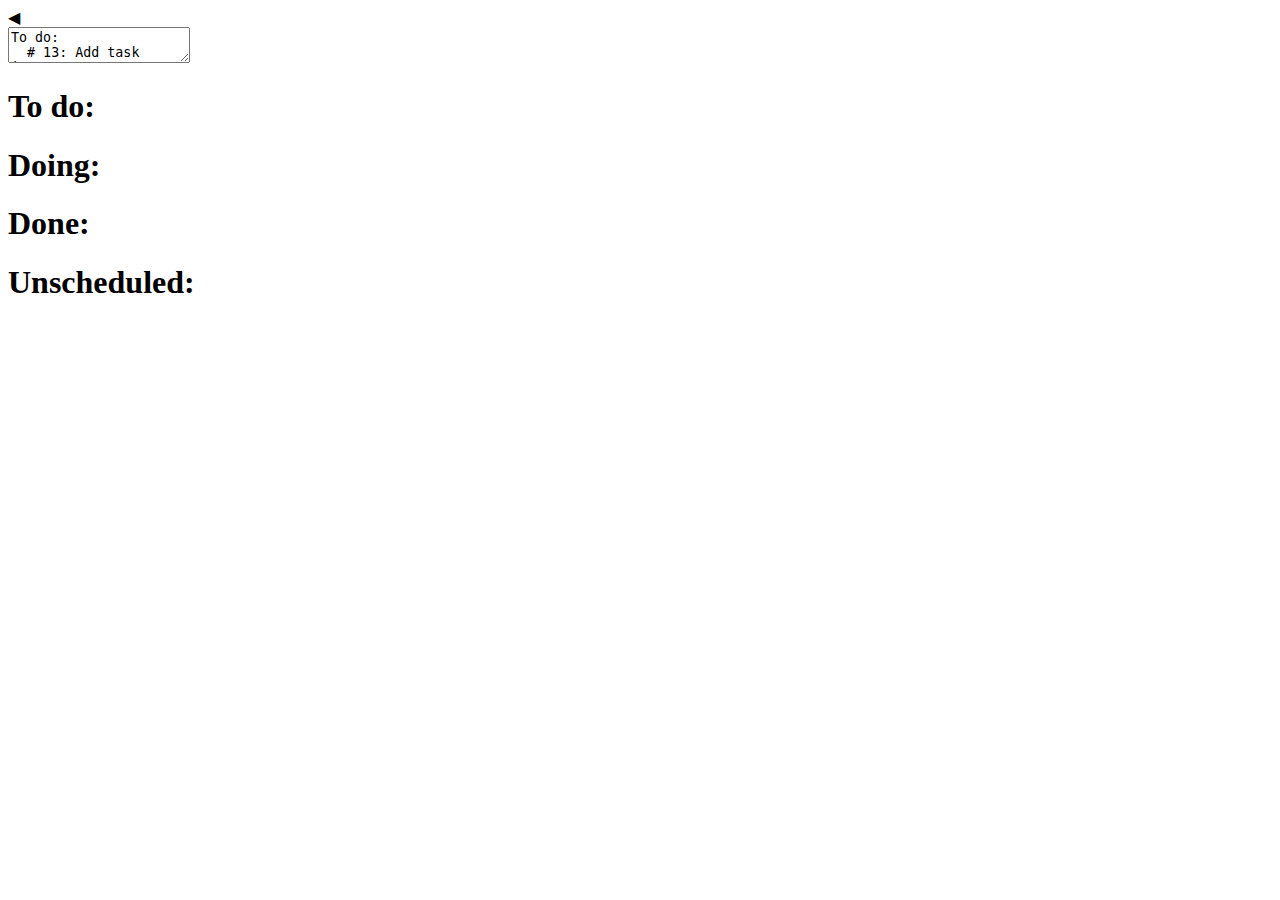
==== commit 4c949a28: "Divided, tested and documentation updated" ====
--- a/index.html
+++ b/index.html
@@ -3,249 +3,12 @@
 <head>
   <meta charset="utf-8">
   <title>μTask</title>
-  <style>
-    * { margin: 0; padding: 0; }
-
-    html {
-      font-family: Arial;
-      font-size: 10pt;
-      height: 100%;
-    }
-
-    p {
-      margin-bottom: .5em;
-    }
-
-    .tool-overlay {
-      position: fixed;
-      top: 0;
-      bottom: 0;
-      left: 0;
-      right: 0;
-      font-size: 0;
-      text-align: right;
-      pointer-events: none;
-      z-index: 10;
-    }
-
-    .tool-overlay:before {
-      content: "";
-      height: 100%;
-      display: inline-block;
-      vertical-align: middle;
-    }
-
-    .tools {
-      height: 90%;
-      display: inline-block;
-      vertical-align: middle;
-      pointer-events: auto;
-      -webkit-transform: translate(91ex, 0);
-      -moz-transform: translate(-moz-calc(100% - 30px), 0);
-      transform: translate(calc(100% - 30px), 0);
-      -webkit-transition: all .4s ease;
-      -moz-transition: all .4s ease;
-      transition: all .4s ease;
-      border: 2px solid gray;
-      border-right: none;
-      font-size: 10pt;
-      background-color: white;
-    }
-
-    .tools:hover {
-      -webkit-transform: translate(0, 0);
-      -moz-transform: translate(0, 0);
-      transform: translate(0, 0);
-      opacity: .95;
-    }
-
-     #toolbar:before {
-      content: "";
-      height: 100%;
-      display: inline-block;
-      vertical-align: middle;
-     }
-
-    #toolbar {
-      width: 30px;
-      height: 100%;
-      display: inline-block;
-      vertical-align: middle;
-      text-align: center;
-    }
-
-    #editpad {
-      text-align: left;
-      font-family: monospace;
-      overflow: auto;
-      width: 80ex;
-      height: 100%;
-      display: inline-block;
-      vertical-align: middle;
-
-      -moz-box-sizing: border-box;
-      box-sizing: border-box;
-
-      border: none;
-      padding: .5em;
-    }
-
-  #editpad.modified {
-    box-shadow: inset 0 0 2px 2px #33CDC7;
-  }
-
-    #editpad:focus {
-      border: none;
-    }
-
-    #board {
-      -moz-box-sizing: border-box;
-      box-sizing: border-box;
-      display: -webkit-flex;
-      display: -moz-box;
-      display: box;
-      width: 100%;
-    }
-
-    #board .group {
-      display: -webkit-flex;
-      display: -moz-box;
-      display: box;
-      -webkit-box-pack: justify;
-      -webkit-box-align: stretch;
-      -webkit-box-flex: 1;
-      -moz-box-pack: justify;
-      -moz-box-align: stretch;
-      -moz-box-flex: 1;
-      box-pack: justify;
-      box-align: stretch;
-      box-flex: 1;
-    }
-
-    #board .group.vertical {
-      -webkit-flex-direction: column;
-      -moz-box-orient: block-axis;
-      box-orient: block-axis;
-    }
-
-    #board .group.horizontal {
-      -webkit-flex-direction: row;
-      -moz-box-orient: inline-axis;
-      box-orient: inline-axis;
-    }
-
-    #board .group * {
-      -webkit-box-flex: 1;
-      -moz-box-flex: 1;
-      box-flex: 1;
-    }
-
-    #board .state {
-      border: 1px dashed #EEE;
-      padding: 1em;
-    }
-
-    .task {
-      position: relative;
-      min-width: 10em;
-      max-width: 15em;
-      margin: 1em;
-      padding: .5em;
-      border: 1px solid #FFD440;
-      border-radius: 5px;
-      background-color: #FFE073;
-      box-shadow: 1px 1px 2px #444;
-    }
-
-    .task h1 {
-      margin-top: .5em;
-      margin-bottom: .25em;
-      font-size: large;
-    }
-
-    .task progress {
-      width: 100%;
-    }
-
-    .task:hover aside {
-      -moz-transform: translate(0,0);
-      -webkit-transform: translate(0,0);
-      opacity: 1.0;
-    }
-
-    .task aside {
-      position: absolute;
-      top: -moz-calc(100% + 8px);
-      top: -webkit-calc(100% + 8px);
-      left: 0;
-      right: 0;
-      background: #444;
-      color: #FFF;
-      padding: .5em;
-      border-radius: 0 0 5px 5px;
-      box-shadow: 1px 1px 2px #444;
-      z-index: 1;
-
-      -moz-transform: translate(0,-50%);
-      -webkit-transform: translate(0,-50%);
-      opacity: 0.0;
-
-      -moz-transition: all ease 0.25s;
-      -webkit-transition: all ease 0.25s;
-    }
-
-    .task aside:before {
-      content: '';
-      width: 0;
-      height: 0;
-      border-left: 12px solid transparent;
-      border-right: 12px solid transparent;
-      border-bottom: 12px solid #444;
-
-      position: absolute;
-      top: -11px;
-      left: -moz-calc(50% - 12px);
-      left: -webkit-calc(50% - 12px);
-    }
-
-    .task aside progress {
-      -webkit-appearance: none;
-      height: 4px;
-      position: relative;
-      top: -4px;
-    }
-
-    .task aside dl dt {
-      float: left;
-      margin-right: 1ex;
-    }
-
-    .task aside dl dt:after {
-      content: ':';
-    }
-
-    .task aside dl dd {
-      font-weight: bold;
-    }
-
-    .task .id {
-      color: #FFE073;
-      text-shadow:1px 1px #222;
-    }
-
-    .task .category {
-      border: #FFF 1px solid;
-      border-radius: 5px;
-      color: #FFF;
-      padding: .25em;
-      margin-left: .5em;
-    }
-
-    .state .task {
-      display: inline-block;
-    }
-
-  </style>
+  <link rel="stylesheet" type="text/css" href="css/style.css">
+  <script type="text/javascript" src="src/parser.js"></script>
+  <script type="text/javascript" src="src/render.js"></script>
+  <script type="text/javascript" src="lib/updater/updater.js"></script>
+  <script type="text/javascript" src="src/updater.js"></script>
+  <script type="text/javascript" src="src/board.js" defer></script>
 </head>
 <body>
   <section class="tool-overlay">
@@ -254,87 +17,87 @@
         ◀
       </section>
       <textarea contenteditable id="editpad">To do:
-  Task 13: Add task icons
-  Task 15: Default named colors
-  Task 16: Style progress bars
+  # 13: Add task icons
+  # 15: Default named colors
+  # 16: Style progress bars
 
 Doing:
-  Task 14: Syntax for priorities
-  Task 9: Syntax for tags
-  Task 10: Syntax for people assignements
+  # 14: Syntax for priorities
+  # 9: Syntax for tags
+  # 10: Syntax for people assignements
 
 Done:
-  Task 1: Compatibilize layout
-  Task 2: Flow integrity
-  Task 6: Definition parser
-  Task 7: Classification parser
-  Task 8: Syntax for categories
-  Task 11: Syntax for completion
-  Task 12: Syntax for due dates
+  # 1: Compatibilize layout
+  # 2: Flow integrity
+  # 6: Definition parser
+  # 7: Classification parser
+  # 8: Syntax for categories
+  # 11: Syntax for completion
+  # 12: Syntax for due dates
 
 Unscheduled:
-  Task 3: Dynamic kanban
-  Task 4: Dynamic flows
-  Task 5: Interactive board
+  # 3: Dynamic kanban
+  # 4: Dynamic flows
+  # 5: Interactive board
 
 --
 
 Features:
 
-  Task 1: Compatibilize layout
+  # 1: Compatibilize layout
   Make the layout compatible with Chrome
 
-  Task 2: Flow integrity
+  # 2: Flow integrity
   Ensure you cannot add the same task to more than one step
 
-  Task 5: Interactive board
+  # 5: Interactive board
   Allow the user to use the board view to move tasks from one step to another
 
-  Task 13: Add task icons
+  # 13: Add task icons
   Icons to indicate completion and due date
 
-  Task 15: Default named colors
+  # 15: Default named colors
   Add some named colors instead of #rgb colors
 
-  Task 16: Style progress bars
+  # 16: Style progress bars
   Add CSS to style progress bar for completion
 
 Kanban & Flow themes (#FF8C34):
 
-  Task 3: Dynamic kanban
+  # 3: Dynamic kanban
   Make kanban layout dynamic and based on themes
 
-  Task 4: Dynamic flows
+  # 4: Dynamic flows
   Make flow transitions dynamic and based on themes
 
 Parsers (#F71BBA):
 
-  Task 6: Definition parser
+  # 6: Definition parser
   Implement the parser for definitions
 
-  Task 7: Classification parser
+  # 7: Classification parser
   Implement the parser for classification of tasks
 
 Syntax (#30E266):
 
-  Task 8: Syntax for categories
+  # 8: Syntax for categories
   Think about some syntax to present categories
 
-  Task 9: Syntax for tags
+  # 9: Syntax for tags
   Think about some syntax to tag tasks
   >> 1h/4h (01/2014)
 
-  Task 10: Syntax for people assignements
+  # 10: Syntax for people assignements
   Think about some syntax to indicate people assignements
   >> 1h/4h (01/2014)
 
-  Task 11: Syntax for completion
+  # 11: Syntax for completion
   Think about some syntax to indicate completion
 
-  Task 12: Syntax for due dates
+  # 12: Syntax for due dates
   Think about some syntax to indicate a deadline
 
-  Task 14: Syntax for priorities
+  # 14: Syntax for priorities
   Think about a syntax for priorities
   >> 1h/4h (01/2014)</textarea>
     </section>
@@ -383,324 +146,6 @@
       </div>
     </div>
   </section>
-<script>
-  'use strict';
-  var editpad = document.getElementById('editpad');
-  function parse_and_draw() {
-    parse_source(editpad.value);
-    draw_tasks(tasks);
-  }
-
-  var timeToSave = 0;
-  editpad.addEventListener('input', function (evt) {
-    editpad.classList.add('modified');
-    clearTimeout(timeToSave);
-    timeToSave = setTimeout(function save() {
-      localStorage['text'] = editpad.value;
-      editpad.classList.remove('modified');
-    }, 1000);
-  });
-
-  editpad.addEventListener('input', parse_and_draw);
-
-  /**
-   * From http://mjijackson.com/2008/02/rgb-to-hsl-and-rgb-to-hsv-color-model-conversion-algorithms-in-javascript
-   * Converts an RGB color value to HSL. Conversion formula
-   * adapted from http://en.wikipedia.org/wiki/HSL_color_space.
-   * Assumes r, g, and b are contained in the set [0, 255] and
-   * returns h, s, and l in the set [0, 1].
-   *
-   * @param   Number  r       The red color value
-   * @param   Number  g       The green color value
-   * @param   Number  b       The blue color value
-   * @return  Array           The HSL representation
-   */
-  function rgbToHsl(r, g, b){
-      r /= 255, g /= 255, b /= 255;
-      var max = Math.max(r, g, b), min = Math.min(r, g, b);
-      var h, s, l = (max + min) / 2;
-
-      if(max === min){
-          h = s = 0; // achromatic
-      }
-      else {
-          var d = max - min;
-          s = l > 0.5 ? d / (2 - max - min) : d / (max + min);
-          switch(max){
-              case r: h = (g - b) / d + (g < b ? 6 : 0); break;
-              case g: h = (b - r) / d + 2; break;
-              case b: h = (r - g) / d + 4; break;
-          }
-          h /= 6;
-      }
-
-      return [h, s, l];
-  }
-
-  var DEFAULT_TASK_COLOR = '#FFE073';
-
-  // From http://24ways.org/2010/calculating-color-contrast
-  function get_contrast_YIQ(hexcolor){
-    var r = parseInt(hexcolor.substr(1,2),16);
-    var g = parseInt(hexcolor.substr(3,2),16);
-    var b = parseInt(hexcolor.substr(5,2),16);
-    var yiq = ((r*299)+(g*587)+(b*114))/1000;
-    return (yiq >= 128) ? '#000000' : '#FFFFFF';
-  }
-
-  function hexToRgb(hexcolor) {
-    // malformed color
-    if (hexcolor[0] !== '#'
-        || (hexcolor.length !== 4 && hexcolor.length !== 7))
-
-      hexcolor = DEFAULT_TASK_COLOR;
-
-
-    // normalize color
-    if (hexcolor.length === '4')
-      hexcolor = '#'
-                 + hexcolor[1] + hexcolor[1]
-                 + hexcolor[2] + hexcolor[2]
-                 + hexcolor[3] + hexcolor[3];
-
-    // calculate RGB values
-    return [
-      parseInt(hexcolor.substr(1,2), 16),
-      parseInt(hexcolor.substr(3,2), 16),
-      parseInt(hexcolor.substr(5,2), 16)
-    ];
-  }
-
-  function get_id(string) {
-    string = string.trim();
-    string = string.toLowerCase();
-    string = string.replace(/[\s-+]/g, '_');
-    string = string.replace(/\W/g, '');
-    return string;
-  }
-
-  function wrap_hsl(components) {
-    return 'hsl('+Math.round(components[0]*360)+','
-                 +Math.round(components[1]*100)+'%,'
-                 +Math.round(components[2]*100)+'%)';
-  }
-
-  function get_color_scheme(hexcolor) {
-    var base, text, border;
-    base = rgbToHsl.apply(null, hexToRgb(hexcolor));
-    text = get_contrast_YIQ(hexcolor);
-    border = [base[0], base[1], base[2] * 0.75];
-    return {
-      'background-color': wrap_hsl(base),
-      'color': text,
-      'border-color': wrap_hsl(border)
-    };
-  };
-
-  function new_task_item(task) {
-    var task_text = 'Task';
-    var category_text = 'Category';
-    var completion_text = 'Completion';
-    var due_text = 'Due date';
-
-    var html = '<hgroup><h1>'+task.title+'</h1></hgroup>';
-    if (task.description)
-      html += '<p>'+task.description+'</p>';
-    html += '<aside class="details"><dl>';
-
-    html += '<dt>'+task_text+'</dt>';
-    html += '<dd>'+task.id+'</dd>';
-
-    if (task.category) {
-      html += '<dt>'+category_text+'</dt>';
-      html += '<dd>'+categories[task.category].name+'</dd>';
-    }
-
-    if (task.completion) {
-      var max = parseInt(task.completion.total);
-      var value = parseInt(task.completion.completed) || '0';
-      html += '<dt>'+completion_text+'</dt>';
-      html += '<dd><progress value="'+value+'" max="'+max+'"></progress></dd>';
-    }
-
-    if (task.completion && task.completion.due) {
-      var max = parseInt(task.completion.total);
-      var value = parseInt(task.completion.completed) || '0';
-      html += '<dt>'+due_text+'</dt>';
-      html += '<dd>'+task.completion.due+'</dd>';
-    }
-
-    html += '</dl>';
-
-    var article = document.createElement('article');
-    article.innerHTML = html;
-    article.classList.add('task');
-    article.setAttribute('contenteditable', 'false');
-    if (task.category) {
-      var color = categories[task.category].color;
-      var color_scheme = get_color_scheme(color);
-      article.style.backgroundColor = color_scheme['background-color'];
-      article.style.borderColor = color_scheme['border-color'];
-      article.style.color = color_scheme['color'];
-    }
-    return article;
-  }
-
-  function draw_tasks(tasks) {
-    // Clear states
-    var tasks_containers = document.querySelectorAll('.state section');
-    [].forEach.call(tasks_containers, function (container) {
-      container.innerHTML = '';
-    });
-
-    // Draw each task where it belongs to
-    for (var task_id in tasks) {
-      var task = tasks[task_id];
-      var state_id = task.state;
-      if (state_id) {
-        var container = document.querySelector('#'+state_id+' section');
-        container.appendChild(new_task_item(task));
-      }
-    }
-  }
-
-  var tasks, states, categories;
-  function parse_source(source) {
-    tasks = {}, states = {}, categories = {};
-
-    var task, looking_for_description = true;
-    var state_header = /^(.+?):$/i;
-    var category_header = /^(.+?)(?:\s+\(\s*(.*?)\s*\)\s*)?:$/i;
-    var task_header = /^task\s+(.+?)(?::\s*(.*))?$/i;
-    var task_completion = /^>>\s*(.*?)(?:\/(.*?))?\s*(?:\((.*?)\))?$/;
-    var separator = /^-{2,}$/;
-    var mode = 'state';
-
-    var lines = source.split('\n');
-
-    var current_task, current_state, current_category;
-    var parsing_task = false, starting_description = false;
-    for (var i=0, len=lines.length; i<len; i++) {
-
-      var line = lines[i];
-      var trimmed = line.trim();
-
-      if (!trimmed) {
-        parsing_task = false;
-        continue;
-      }
-
-      // Separator found, now looking for classification
-      var separator_found = separator.exec(trimmed);
-      if (separator_found && mode === 'state') {
-        parsing_task = false;
-        current_state = undefined;
-        mode = 'classification';
-        continue;
-      }
-
-      // Looking for a task definition
-      var task_found = task_header.exec(trimmed);
-      if (task_found) {
-        parsing_task = true;
-        starting_description = true;
-        current_task = get_id(task_found[1]);
-
-        // not already defined, create new
-        if (!tasks[current_task]) {
-          tasks[current_task] = {
-            id: current_task,
-            title: task_found[2] || task_found[1],
-            category: current_category,
-            state: current_state
-          };
-        }
-
-        // already defined, expand it
-        else {
-          if (task_found[2])
-            tasks[current_task].title = task_found[2];
-          if (current_category)
-            tasks[current_task].category = current_category;
-          if (current_state)
-            tasks[current_task].state = current_state;
-        }
-
-        continue;
-      }
-
-      // Looking for task completion
-      if (parsing_task) {
-        var completion_found = task_completion.exec(trimmed);
-        if (completion_found) {
-          parsing_task = false;
-          tasks[current_task].completion = {
-            completed: completion_found[2] ? completion_found[1] : undefined,
-            total: completion_found[2] || completion_found[1],
-            due: completion_found[3] || undefined
-          };
-          continue;
-        }
-      }
-
-      var rtrimmed = line.replace(/\s*$/, '');
-
-      // The State is the set of tasks distributed among the different states
-      if (mode === 'state') {
-        // New state found, tasks found since now are in this state
-        var state_found = state_header.exec(rtrimmed);
-        if (state_found && !parsing_task) {
-          current_state = get_id(state_found[1]);
-          states[current_state] = {
-            id: current_state,
-            name: state_found[1]
-          };
-          continue;
-        }
-      }
-
-      // The Classification is a space where to distribute tasks among
-      // categories
-      else if (mode === 'classification') {
-        // New category found, tasks found since now belong to this category
-        var category_found = category_header.exec(rtrimmed);
-        if (category_found && !parsing_task) {
-          current_category = get_id(category_found[1]);
-          categories[current_category] = {
-            id: current_category,
-            name: category_found[1],
-            color: category_found[2] || DEFAULT_TASK_COLOR
-          };
-          continue;
-        }
-      }
-
-      // Any remaining patter is ignored or added as description if we are
-      // parsing a task
-      if (parsing_task) {
-
-        // if no description or recently started recognizing description
-        if (!tasks[current_task].description || starting_description) {
-          tasks[current_task].description = trimmed;
-          starting_description = false;
-        }
-
-        else
-          tasks[current_task].description += ' '+trimmed;
-
-        continue;
-      }
-    }
-
-    console.dir(tasks);
-  }
-
-  var localText = localStorage['text'];
-  if (localText)
-    editpad.value = localText;
-
-  parse_and_draw();
-</script>
 </body>
 </html>
 
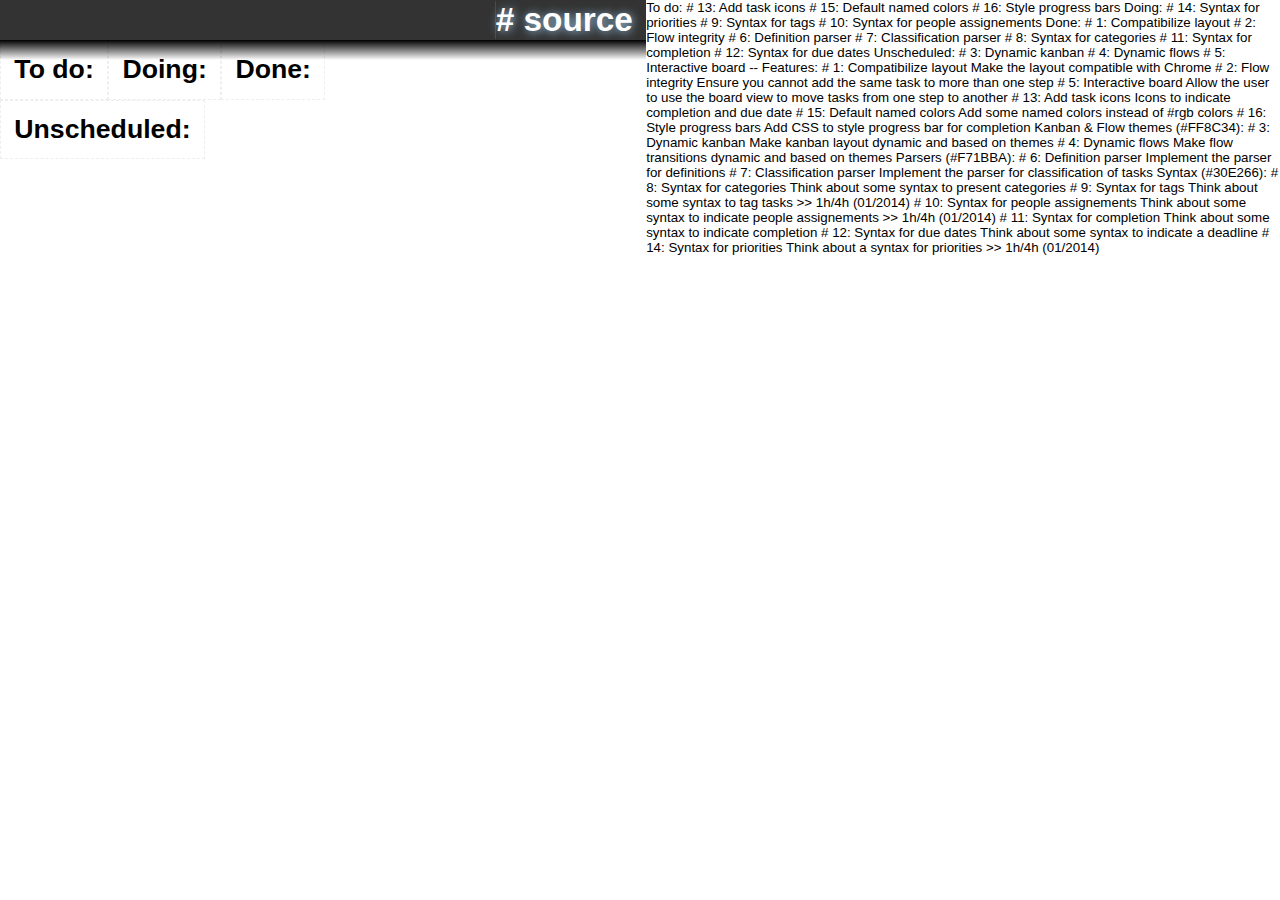
==== commit aa64e0d7: "New design" ====
--- a/index.html
+++ b/index.html
@@ -4,149 +4,150 @@
   <meta charset="utf-8">
   <title>μTask</title>
   <link rel="stylesheet" type="text/css" href="css/style.css">
+  <script type="text/javascript" src="lib/ace/ace.js"></script>
+  <script type="text/javascript" src="lib/updater/updater.js"></script>
   <script type="text/javascript" src="src/parser.js"></script>
   <script type="text/javascript" src="src/render.js"></script>
-  <script type="text/javascript" src="lib/updater/updater.js"></script>
   <script type="text/javascript" src="src/updater.js"></script>
   <script type="text/javascript" src="src/board.js" defer></script>
 </head>
 <body>
-  <section class="tool-overlay">
-    <section class="tools">
-      <section id="toolbar">
-        ◀
+  <div id="editor-wrapper" class="show">
+    <section id="editpad">To do:
+    # 13: Add task icons
+    # 15: Default named colors
+    # 16: Style progress bars
+
+  Doing:
+    # 14: Syntax for priorities
+    # 9: Syntax for tags
+    # 10: Syntax for people assignements
+
+  Done:
+    # 1: Compatibilize layout
+    # 2: Flow integrity
+    # 6: Definition parser
+    # 7: Classification parser
+    # 8: Syntax for categories
+    # 11: Syntax for completion
+    # 12: Syntax for due dates
+
+  Unscheduled:
+    # 3: Dynamic kanban
+    # 4: Dynamic flows
+    # 5: Interactive board
+
+  --
+
+  Features:
+
+    # 1: Compatibilize layout
+    Make the layout compatible with Chrome
+
+    # 2: Flow integrity
+    Ensure you cannot add the same task to more than one step
+
+    # 5: Interactive board
+    Allow the user to use the board view to move tasks from one step to another
+
+    # 13: Add task icons
+    Icons to indicate completion and due date
+
+    # 15: Default named colors
+    Add some named colors instead of #rgb colors
+
+    # 16: Style progress bars
+    Add CSS to style progress bar for completion
+
+  Kanban & Flow themes (#FF8C34):
+
+    # 3: Dynamic kanban
+    Make kanban layout dynamic and based on themes
+
+    # 4: Dynamic flows
+    Make flow transitions dynamic and based on themes
+
+  Parsers (#F71BBA):
+
+    # 6: Definition parser
+    Implement the parser for definitions
+
+    # 7: Classification parser
+    Implement the parser for classification of tasks
+
+  Syntax (#30E266):
+
+    # 8: Syntax for categories
+    Think about some syntax to present categories
+
+    # 9: Syntax for tags
+    Think about some syntax to tag tasks
+    >> 1h/4h (01/2014)
+
+    # 10: Syntax for people assignements
+    Think about some syntax to indicate people assignements
+    >> 1h/4h (01/2014)
+
+    # 11: Syntax for completion
+    Think about some syntax to indicate completion
+
+    # 12: Syntax for due dates
+    Think about some syntax to indicate a deadline
+
+    # 14: Syntax for priorities
+    Think about a syntax for priorities
+    >> 1h/4h (01/2014)</section>
+  </div>
+  <div id="content-wrapper">
+    <menu type="toolbar" id="toolbar">
+      <label title="Click me to hide/show the source"><input id="show-source" type="checkbox" checked/><span># source</span></label>
+    </menu>
+    <div id="board-viewport">
+      <section id="board">
+        <div class="group vertical">
+          <div class="group horizontal">
+            <section id="to_do" class="state">
+              <header>
+                <hgroup>
+                  <h1>To do:</h1>
+                </hgroup>
+              </header>
+              <section>
+              </section>
+            </section>
+            <section id="doing" class="state">
+              <header>
+                <hgroup>
+                  <h1>Doing:</h1>
+                </hgroup>
+              </header>
+              <section>
+              </section>
+            </section>
+            <section id="done" class="state">
+              <header>
+                <hgroup>
+                  <h1>Done:</h1>
+                </hgroup>
+              </header>
+              <section>
+              </section>
+            </section>
+          </div>
+          <div class="group horizontal">
+            <section id="unscheduled" class="state">
+              <header>
+                <hgroup>
+                  <h1>Unscheduled:</h1>
+                </hgroup>
+              </header>
+              <section>
+              </section>
+            </section>
+          </div>
+        </div>
       </section>
-      <textarea contenteditable id="editpad">To do:
-  # 13: Add task icons
-  # 15: Default named colors
-  # 16: Style progress bars
-
-Doing:
-  # 14: Syntax for priorities
-  # 9: Syntax for tags
-  # 10: Syntax for people assignements
-
-Done:
-  # 1: Compatibilize layout
-  # 2: Flow integrity
-  # 6: Definition parser
-  # 7: Classification parser
-  # 8: Syntax for categories
-  # 11: Syntax for completion
-  # 12: Syntax for due dates
-
-Unscheduled:
-  # 3: Dynamic kanban
-  # 4: Dynamic flows
-  # 5: Interactive board
-
---
-
-Features:
-
-  # 1: Compatibilize layout
-  Make the layout compatible with Chrome
-
-  # 2: Flow integrity
-  Ensure you cannot add the same task to more than one step
-
-  # 5: Interactive board
-  Allow the user to use the board view to move tasks from one step to another
-
-  # 13: Add task icons
-  Icons to indicate completion and due date
-
-  # 15: Default named colors
-  Add some named colors instead of #rgb colors
-
-  # 16: Style progress bars
-  Add CSS to style progress bar for completion
-
-Kanban & Flow themes (#FF8C34):
-
-  # 3: Dynamic kanban
-  Make kanban layout dynamic and based on themes
-
-  # 4: Dynamic flows
-  Make flow transitions dynamic and based on themes
-
-Parsers (#F71BBA):
-
-  # 6: Definition parser
-  Implement the parser for definitions
-
-  # 7: Classification parser
-  Implement the parser for classification of tasks
-
-Syntax (#30E266):
-
-  # 8: Syntax for categories
-  Think about some syntax to present categories
-
-  # 9: Syntax for tags
-  Think about some syntax to tag tasks
-  >> 1h/4h (01/2014)
-
-  # 10: Syntax for people assignements
-  Think about some syntax to indicate people assignements
-  >> 1h/4h (01/2014)
-
-  # 11: Syntax for completion
-  Think about some syntax to indicate completion
-
-  # 12: Syntax for due dates
-  Think about some syntax to indicate a deadline
-
-  # 14: Syntax for priorities
-  Think about a syntax for priorities
-  >> 1h/4h (01/2014)</textarea>
-    </section>
-  </section>
-  <section id="board">
-    <div class="group vertical">
-      <div class="group horizontal">
-        <section id="to_do" class="state">
-          <header>
-            <hgroup>
-              <h1>To do:</h1>
-            </hgroup>
-          </header>
-          <section>
-          </section>
-        </section>
-        <section id="doing" class="state">
-          <header>
-            <hgroup>
-              <h1>Doing:</h1>
-            </hgroup>
-          </header>
-          <section>
-          </section>
-        </section>
-        <section id="done" class="state">
-          <header>
-            <hgroup>
-              <h1>Done:</h1>
-            </hgroup>
-          </header>
-          <section>
-          </section>
-        </section>
-      </div>
-      <div class="group horizontal">
-        <section id="unscheduled" class="state">
-          <header>
-            <hgroup>
-              <h1>Unscheduled:</h1>
-            </hgroup>
-          </header>
-          <section>
-          </section>
-        </section>
-      </div>
     </div>
-  </section>
+  </div>
 </body>
 </html>
-
-
--- a/css/style.css
+++ b/css/style.css
@@ -0,0 +1,240 @@
+* { margin: 0; padding: 0; }
+
+html {
+  font-family: Arial;
+  font-size: 10pt;
+  height: 100%;
+}
+
+body {
+  height: 100%;
+  overflow: hidden;
+}
+
+p {
+  margin-bottom: .5rem;
+}
+
+#toolbar {
+  height: 40px;
+  background-color: #333;
+  text-align: right;
+  position: relative;
+}
+
+#toolbar:after {
+  content:"";
+  position: absolute;
+  height: 20px;
+  left:0; right:0; bottom: -20px;
+  background-image: -moz-linear-gradient(top, #000000 0%, rgba(255, 255, 255, 0) 100%);
+  background-image: -webkit-linear-gradient(top, #000000 0%, rgba(255, 255, 255, 0) 100%);
+  z-index:100;
+}
+
+#toolbar:before {
+  content: '';
+  width: 1px;
+  height: 40px;
+  display: inline-block;
+  vertical-align: middle;
+}
+
+#toolbar label {
+  display: inline-block;
+  vertical-align: middle;
+  font-size: 2.5rem;
+  color: white;
+  font-weight: bold;
+  text-decoration: none;
+  padding-right: 1rem;
+  border-left: #494949 1px solid;
+  cursor: pointer;
+}
+
+#toolbar [type="checkbox"] {
+  width: 0; height: 0;
+  opacity: 0;
+}
+
+#toolbar [type="checkbox"]:checked + span {
+  text-shadow: 1px 1px 10px #9ecaed;
+}
+
+#content-wrapper {
+  overflow: hidden;
+  min-height: 100%;
+  position: relative;
+}
+
+#board-viewport {
+  position: absolute;
+  top: 40px; right: 0; bottom: 0; left: 0;
+  overflow: auto;
+}
+
+#editor-wrapper {
+  float: right;
+  width: 0;
+  min-height: 100%;
+  position: relative;
+  -moz-transition: width ease 0.25s;
+  -webkit-transition: width ease 0.25s;
+}
+
+#editor-wrapper.show {
+  width: 90ex;
+}
+
+#editpad {
+  position: absolute;
+  top: 0; right: 0; bottom: 0; left: 0;
+}
+
+#board {
+  -moz-box-sizing: border-box;
+  box-sizing: border-box;
+  display: -webkit-flex;
+  display: -moz-box;
+  display: box;
+  width: 100%;
+}
+
+#board .group {
+  display: -webkit-flex;
+  display: -moz-box;
+  display: box;
+  -webkit-box-pack: justify;
+  -webkit-box-align: stretch;
+  -webkit-box-flex: 1;
+  -moz-box-pack: justify;
+  -moz-box-align: stretch;
+  -moz-box-flex: 1;
+  box-pack: justify;
+  box-align: stretch;
+  box-flex: 1;
+}
+
+#board .group.vertical {
+  -webkit-flex-direction: column;
+  -moz-box-orient: block-axis;
+  box-orient: block-axis;
+}
+
+#board .group.horizontal {
+  -webkit-flex-direction: row;
+  -moz-box-orient: inline-axis;
+  box-orient: inline-axis;
+}
+
+#board .group * {
+  -webkit-box-flex: 1;
+  -moz-box-flex: 1;
+  box-flex: 1;
+}
+
+#board .state {
+  border: 1px dashed #EEE;
+  padding: 1rem;
+}
+
+.task {
+  position: relative;
+  min-width: 10rem;
+  max-width: 15rem;
+  margin: 1rem;
+  padding: .5rem;
+  border: 1px solid #FFD440;
+  border-radius: 5px;
+  background-color: #FFE073;
+  box-shadow: 1px 1px 2px #444;
+}
+
+.task h1 {
+  margin-top: .5rem;
+  margin-bottom: .25rem;
+  font-size: large;
+}
+
+.task progress {
+  width: 100%;
+}
+
+.task:hover aside {
+  -moz-transform: translate(0,0);
+  -webkit-transform: translate(0,0);
+  opacity: 1.0;
+}
+
+.task aside {
+  position: absolute;
+  top: -moz-calc(100% + 8px);
+  top: -webkit-calc(100% + 8px);
+  left: 0;
+  right: 0;
+  background: #444;
+  color: #FFF;
+  padding: .5rem;
+  border-radius: 0 0 5px 5px;
+  box-shadow: 1px 1px 2px #444;
+  z-index: 1;
+
+  -moz-transform: translate(0,-50%);
+  -webkit-transform: translate(0,-50%);
+  opacity: 0.0;
+
+  -moz-transition: all ease 0.25s;
+  -webkit-transition: all ease 0.25s;
+}
+
+.task aside:before {
+  content: '';
+  width: 0;
+  height: 0;
+  border-left: 12px solid transparent;
+  border-right: 12px solid transparent;
+  border-bottom: 12px solid #444;
+
+  position: absolute;
+  top: -11px;
+  left: -moz-calc(50% - 12px);
+  left: -webkit-calc(50% - 12px);
+}
+
+.task aside progress {
+  -webkit-appearance: none;
+  height: 4px;
+  position: relative;
+  top: -4px;
+}
+
+.task aside dl dt {
+  float: left;
+  margin-right: 1ex;
+}
+
+.task aside dl dt:after {
+  content: ':';
+}
+
+.task aside dl dd {
+  font-weight: bold;
+}
+
+.task .id {
+  color: #FFE073;
+  text-shadow:1px 1px #222;
+}
+
+.task .category {
+  border: #FFF 1px solid;
+  border-radius: 5px;
+  color: #FFF;
+  padding: .25rem;
+  margin-left: .5rem;
+}
+
+.state .task {
+  display: inline-block;
+}
+
